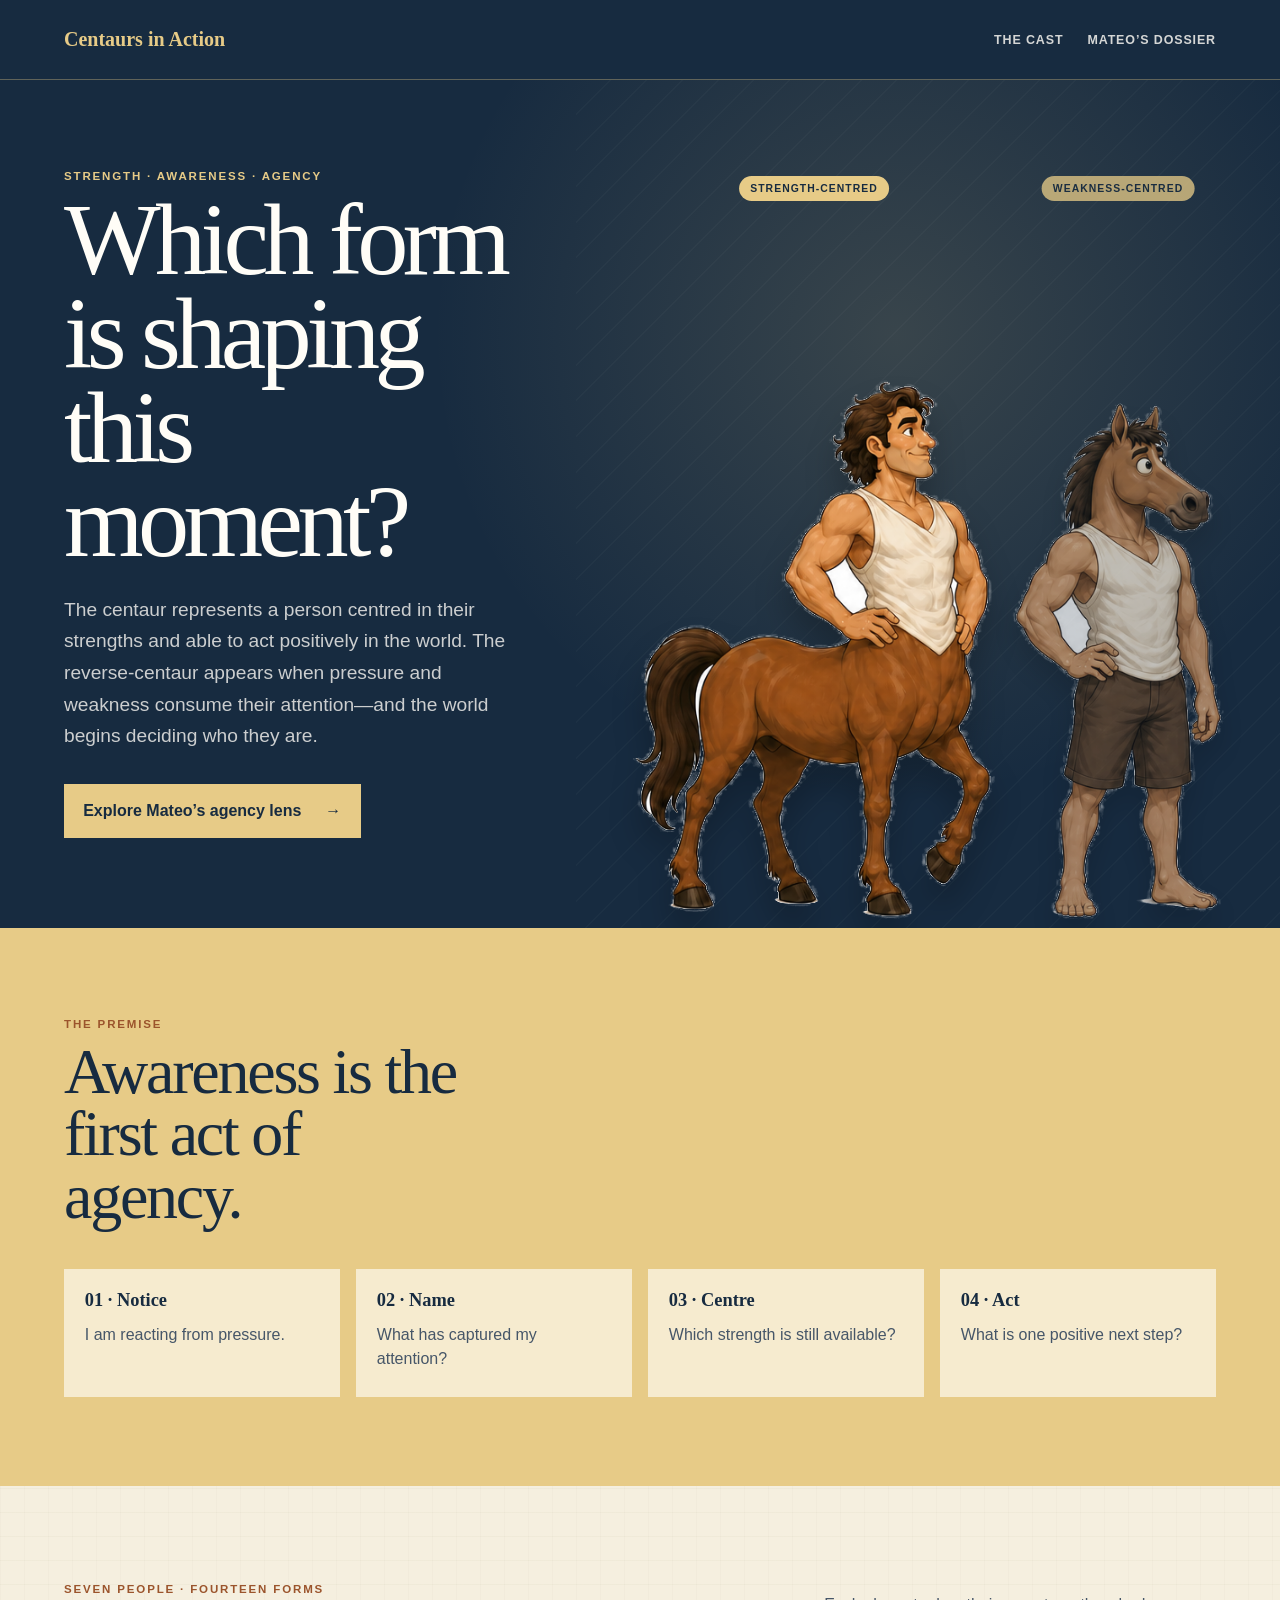
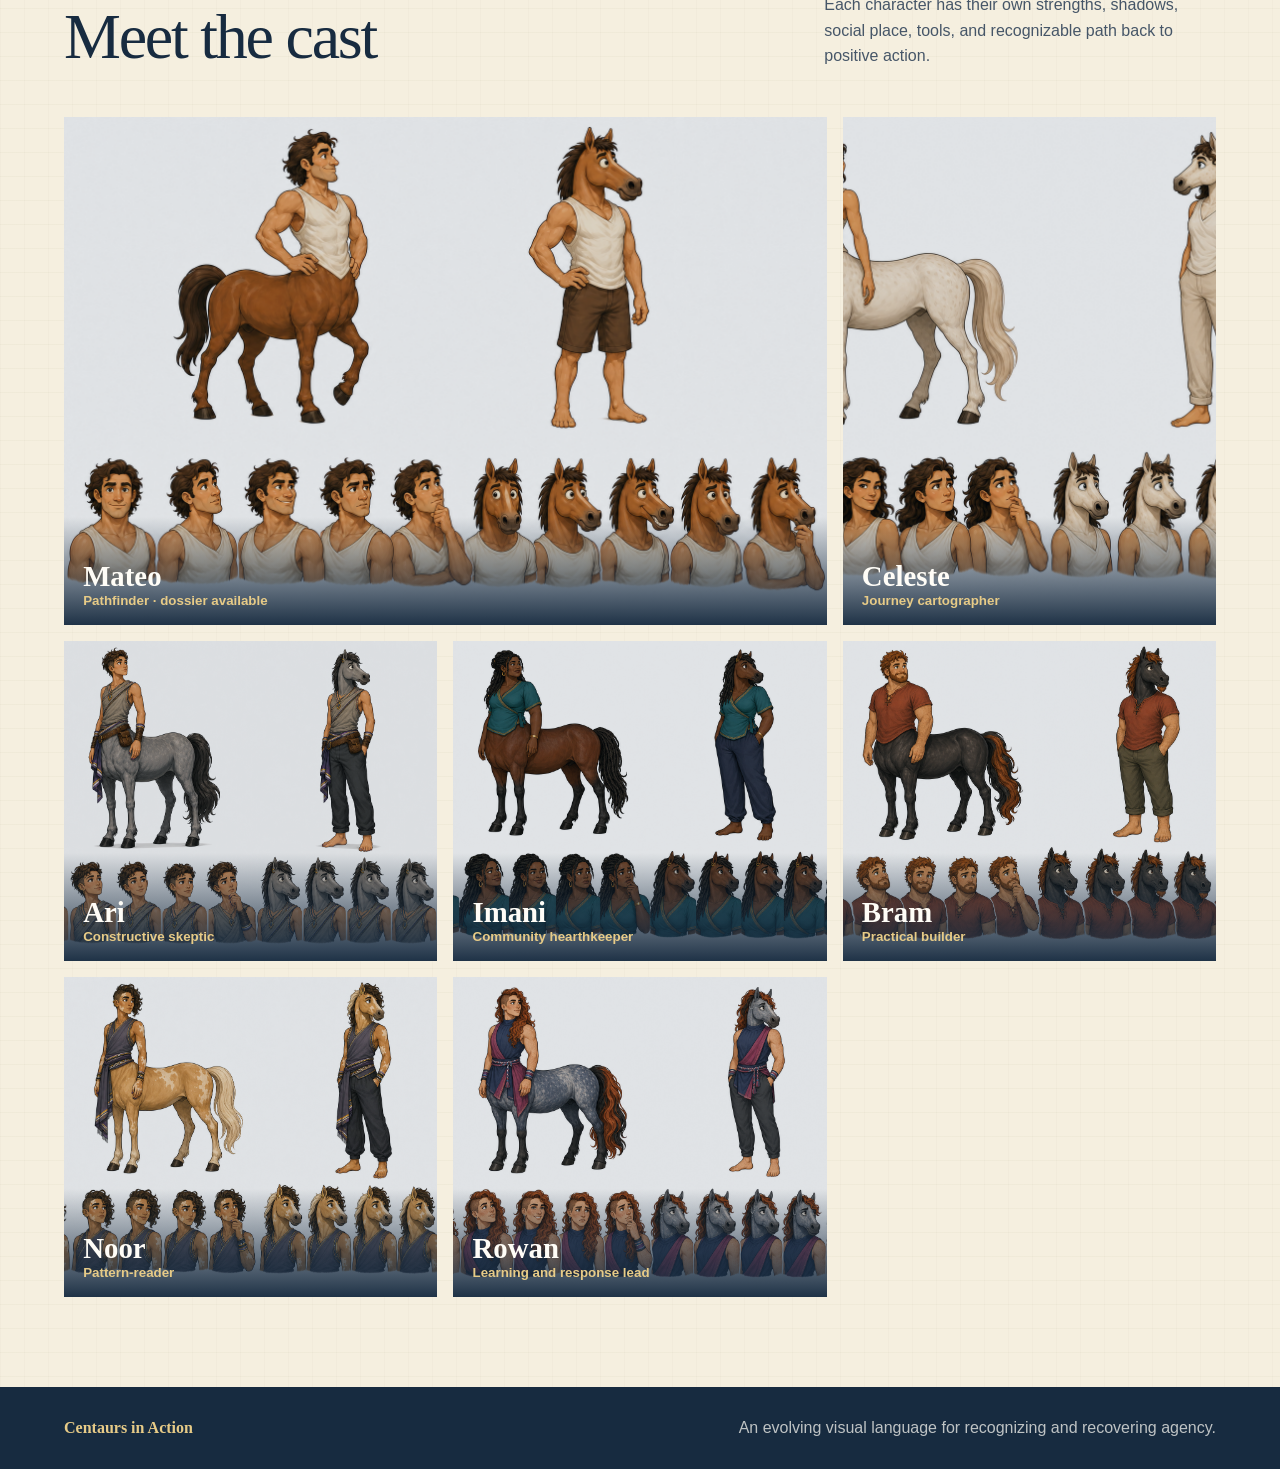
==== index.html @ 0deb57d3 "Create Centaurs in Action site and asset library" ====
<!doctype html>
<html lang="en">
<head>
  <meta charset="utf-8">
  <meta name="viewport" content="width=device-width, initial-scale=1">
  <meta name="description" content="Centaurs in Action — character studies about strengths, agency, and positive action.">
  <title>Centaurs in Action</title>
  <link rel="stylesheet" href="site.css">
</head>
<body>
  <header class="site-header">
    <a class="wordmark" href="./">Centaurs in Action</a>
    <nav aria-label="Primary navigation">
      <a href="#cast">The cast</a>
      <a href="character-references-2/mateo/">Mateo’s dossier</a>
    </nav>
  </header>

  <main>
    <section class="hero">
      <div class="hero__copy">
        <p class="eyebrow">Strength · awareness · agency</p>
        <h1>Which form is shaping this moment?</h1>
        <p class="hero__intro">
          The centaur represents a person centred in their strengths and able
          to act positively in the world. The reverse-centaur appears when
          pressure and weakness consume their attention—and the world begins
          deciding who they are.
        </p>
        <a class="primary-link" href="character-references-2/mateo/">
          Explore Mateo’s agency lens
          <span aria-hidden="true">→</span>
        </a>
      </div>

      <div class="hero__figures" aria-label="Mateo in centaur and reverse-centaur forms">
        <div class="hero__figure hero__figure--centaur">
          <span>Strength-centred</span>
          <img
            src="character-references-2/mateo/assets/centaur-full-body.png"
            alt="Mateo in his centaur form"
          >
        </div>
        <div class="hero__figure hero__figure--reverse">
          <span>Weakness-centred</span>
          <img
            src="character-references-2/mateo/assets/reverse-full-body.png"
            alt="Mateo in his reverse-centaur form"
          >
        </div>
      </div>
    </section>

    <section class="premise" aria-labelledby="premise-title">
      <p class="eyebrow">The premise</p>
      <h2 id="premise-title">Awareness is the first act of agency.</h2>
      <div class="premise__steps">
        <div><strong>01 · Notice</strong><span>I am reacting from pressure.</span></div>
        <div><strong>02 · Name</strong><span>What has captured my attention?</span></div>
        <div><strong>03 · Centre</strong><span>Which strength is still available?</span></div>
        <div><strong>04 · Act</strong><span>What is one positive next step?</span></div>
      </div>
    </section>

    <section class="cast" id="cast" aria-labelledby="cast-title">
      <div class="section-heading">
        <div>
          <p class="eyebrow">Seven people · fourteen forms</p>
          <h2 id="cast-title">Meet the cast</h2>
        </div>
        <p>
          Each character has their own strengths, shadows, social place, tools,
          and recognizable path back to positive action.
        </p>
      </div>

      <div class="cast-grid">
        <a class="character-card character-card--featured" href="character-references-2/mateo/">
          <img src="character-references-2/male-brown-centaur-character-study.png" alt="Mateo character study">
          <span><strong>Mateo</strong><small>Pathfinder · dossier available</small></span>
        </a>
        <article class="character-card">
          <img src="character-references-2/female-white-centaur-character-study.png" alt="Celeste character study">
          <span><strong>Celeste</strong><small>Journey cartographer</small></span>
        </article>
        <article class="character-card">
          <img src="character-references-2/gender-neutral-tall-gray-centaur-character-study.png" alt="Ari character study">
          <span><strong>Ari</strong><small>Constructive skeptic</small></span>
        </article>
        <article class="character-card">
          <img src="character-references-2/woman-dark-skin-plus-size-deep-bay-centaur-character-study.png" alt="Imani character study">
          <span><strong>Imani</strong><small>Community hearthkeeper</small></span>
        </article>
        <article class="character-card">
          <img src="character-references-2/man-light-skin-stocky-black-centaur-character-study.png" alt="Bram character study">
          <span><strong>Bram</strong><small>Practical builder</small></span>
        </article>
        <article class="character-card">
          <img src="character-references-2/nonbinary-medium-skin-wiry-palomino-centaur-character-study.png" alt="Noor character study">
          <span><strong>Noor</strong><small>Pattern-reader</small></span>
        </article>
        <article class="character-card">
          <img src="character-references-2/genderfluid-fair-skin-athletic-blue-roan-centaur-character-study.png" alt="Rowan character study">
          <span><strong>Rowan</strong><small>Learning and response lead</small></span>
        </article>
      </div>
    </section>
  </main>

  <footer>
    <strong>Centaurs in Action</strong>
    <span>An evolving visual language for recognizing and recovering agency.</span>
  </footer>
</body>
</html>
---- site.css ----
:root {
  --ink: #172b40;
  --ink-soft: #465668;
  --paper: #f5efdf;
  --paper-light: #fffdf7;
  --gold: #b77b25;
  --gold-light: #e7cb87;
  --teal: #246a70;
  --terracotta: #9b542c;
  --line: rgba(23, 43, 64, 0.18);
}

* {
  box-sizing: border-box;
}

html {
  color: var(--ink);
  background: var(--paper);
  scroll-behavior: smooth;
  font-family: "Avenir Next", Avenir, "Gill Sans", sans-serif;
}

body {
  margin: 0;
  background:
    linear-gradient(rgba(109, 86, 49, 0.035) 1px, transparent 1px),
    linear-gradient(90deg, rgba(109, 86, 49, 0.025) 1px, transparent 1px),
    var(--paper);
  background-size: 1.5rem 1.5rem;
}

img {
  display: block;
  max-width: 100%;
}

a {
  color: inherit;
}

.site-header {
  position: relative;
  z-index: 5;
  display: flex;
  align-items: center;
  justify-content: space-between;
  gap: 2rem;
  min-height: 5rem;
  padding: 1rem clamp(1.4rem, 5vw, 5rem);
  color: var(--paper-light);
  background: var(--ink);
  border-bottom: 1px solid rgba(231, 203, 135, 0.35);
}

.wordmark {
  color: var(--gold-light);
  font-family: "Iowan Old Style", Baskerville, serif;
  font-size: 1.25rem;
  font-weight: 700;
  text-decoration: none;
}

nav {
  display: flex;
  gap: 1.5rem;
}

nav a {
  padding: 0.6rem 0;
  color: rgba(255, 253, 247, 0.82);
  font-size: 0.78rem;
  font-weight: 800;
  letter-spacing: 0.07em;
  text-decoration: none;
  text-transform: uppercase;
}

nav a:hover,
nav a:focus-visible {
  color: var(--gold-light);
}

.hero {
  display: grid;
  grid-template-columns: minmax(21rem, 0.9fr) minmax(32rem, 1.1fr);
  min-height: calc(100vh - 5rem);
  color: var(--paper-light);
  background:
    radial-gradient(circle at 70% 30%, rgba(231, 203, 135, 0.16), transparent 29rem),
    var(--ink);
}

.hero__copy {
  align-self: center;
  max-width: 48rem;
  padding: clamp(3rem, 7vw, 7rem) clamp(1.5rem, 5vw, 5rem);
}

.eyebrow {
  margin: 0 0 0.7rem;
  color: var(--terracotta);
  font-size: 0.72rem;
  font-weight: 900;
  letter-spacing: 0.16em;
  text-transform: uppercase;
}

.hero .eyebrow {
  color: var(--gold-light);
}

h1,
h2 {
  margin-top: 0;
  font-family: "Iowan Old Style", Baskerville, "Times New Roman", serif;
  font-weight: 500;
}

h1 {
  max-width: 10ch;
  margin-bottom: 1.5rem;
  font-size: clamp(4rem, 8vw, 8rem);
  line-height: 0.92;
  letter-spacing: -0.055em;
}

h2 {
  margin-bottom: 1rem;
  font-size: clamp(2.5rem, 5vw, 5rem);
  line-height: 0.98;
  letter-spacing: -0.035em;
}

.hero__intro {
  max-width: 38rem;
  margin-bottom: 2rem;
  color: rgba(255, 253, 247, 0.78);
  font-size: clamp(1rem, 1.5vw, 1.2rem);
  line-height: 1.65;
}

.primary-link {
  display: inline-flex;
  align-items: center;
  gap: 1.5rem;
  min-height: 3.4rem;
  padding: 0.8rem 1.2rem;
  color: var(--ink);
  background: var(--gold-light);
  font-weight: 900;
  text-decoration: none;
}

.primary-link:hover,
.primary-link:focus-visible {
  background: var(--paper-light);
  outline: 3px solid var(--terracotta);
  outline-offset: 4px;
}

.hero__figures {
  position: relative;
  display: grid;
  grid-template-columns: 1.25fr 0.75fr;
  align-items: end;
  min-height: 45rem;
  padding: 5rem 3rem 0;
  overflow: hidden;
  background:
    repeating-linear-gradient(135deg, transparent 0 1.5rem, rgba(255, 255, 255, 0.025) 1.5rem 1.58rem);
}

.hero__figure {
  position: relative;
  display: grid;
  place-items: end center;
  height: 100%;
}

.hero__figure span {
  position: absolute;
  top: 1rem;
  left: 50%;
  z-index: 2;
  width: max-content;
  padding: 0.45rem 0.7rem;
  color: var(--ink);
  background: var(--gold-light);
  border-radius: 999px;
  transform: translateX(-50%);
  font-size: 0.65rem;
  font-weight: 900;
  letter-spacing: 0.1em;
  text-transform: uppercase;
}

.hero__figure img {
  position: relative;
  z-index: 1;
  width: 100%;
  height: 80vh;
  object-fit: contain;
  object-position: center bottom;
  filter: drop-shadow(0 1.4rem 1rem rgba(0, 0, 0, 0.24));
}

.hero__figure--reverse {
  opacity: 0.76;
}

.hero__figure--reverse img {
  height: 62vh;
  filter: saturate(0.72) drop-shadow(0 1rem 0.8rem rgba(0, 0, 0, 0.2));
}

.premise,
.cast {
  padding: clamp(3rem, 7vw, 7rem) clamp(1.5rem, 5vw, 5rem);
}

.premise {
  color: var(--ink);
  background: var(--gold-light);
}

.premise h2 {
  max-width: 13ch;
}

.premise__steps {
  display: grid;
  grid-template-columns: repeat(4, 1fr);
  gap: 1rem;
  margin-top: 2.5rem;
}

.premise__steps div {
  min-height: 8rem;
  padding: 1.3rem;
  background: rgba(255, 253, 247, 0.64);
}

.premise__steps strong,
.premise__steps span {
  display: block;
}

.premise__steps strong {
  margin-bottom: 0.8rem;
  font-family: "Iowan Old Style", Baskerville, serif;
  font-size: 1.15rem;
}

.premise__steps span {
  color: var(--ink-soft);
  line-height: 1.45;
}

.cast {
  max-width: 96rem;
  margin: 0 auto;
}

.section-heading {
  display: grid;
  grid-template-columns: 1fr minmax(20rem, 0.55fr);
  align-items: end;
  gap: 3rem;
  margin-bottom: 3rem;
}

.section-heading h2 {
  margin-bottom: 0;
}

.section-heading > p {
  margin-bottom: 0;
  color: var(--ink-soft);
  line-height: 1.6;
}

.cast-grid {
  display: grid;
  grid-template-columns: repeat(3, 1fr);
  gap: 1rem;
}

.character-card {
  position: relative;
  display: grid;
  min-height: 20rem;
  overflow: hidden;
  color: var(--paper-light);
  background: var(--ink);
  text-decoration: none;
}

.character-card img {
  width: 100%;
  height: 100%;
  object-fit: cover;
  opacity: 0.88;
  transition: transform 220ms ease, opacity 220ms ease;
}

.character-card span {
  position: absolute;
  right: 0;
  bottom: 0;
  left: 0;
  padding: 2.7rem 1.2rem 1.1rem;
  background: linear-gradient(transparent, rgba(23, 43, 64, 0.96));
}

.character-card strong,
.character-card small {
  display: block;
}

.character-card strong {
  font-family: "Iowan Old Style", Baskerville, serif;
  font-size: 1.8rem;
}

.character-card small {
  color: var(--gold-light);
  font-weight: 700;
}

.character-card--featured {
  grid-column: span 2;
}

.character-card--featured:hover img,
.character-card--featured:focus-visible img {
  opacity: 1;
  transform: scale(1.025);
}

.character-card--featured:focus-visible {
  outline: 4px solid var(--terracotta);
  outline-offset: 4px;
}

footer {
  display: flex;
  justify-content: space-between;
  gap: 2rem;
  padding: 2rem clamp(1.5rem, 5vw, 5rem);
  color: rgba(255, 253, 247, 0.72);
  background: var(--ink);
}

footer strong {
  color: var(--gold-light);
  font-family: "Iowan Old Style", Baskerville, serif;
}

@media (max-width: 68rem) {
  .hero {
    grid-template-columns: 1fr;
  }

  .hero__figures {
    min-height: 42rem;
  }

  .hero__figure img {
    height: 39rem;
  }

  .hero__figure--reverse img {
    height: 31rem;
  }

  .premise__steps,
  .cast-grid {
    grid-template-columns: repeat(2, 1fr);
  }
}

@media (max-width: 44rem) {
  .site-header,
  nav,
  footer {
    align-items: flex-start;
    flex-direction: column;
  }

  .hero {
    min-height: auto;
  }

  .hero__figures {
    min-height: 30rem;
    padding: 4rem 1rem 0;
  }

  .hero__figure img {
    height: 27rem;
  }

  .hero__figure--reverse img {
    height: 21rem;
  }

  .premise__steps,
  .cast-grid,
  .section-heading {
    grid-template-columns: 1fr;
  }

  .character-card--featured {
    grid-column: auto;
  }
}

@media (prefers-reduced-motion: reduce) {
  *,
  *::before,
  *::after {
    scroll-behavior: auto !important;
    transition-duration: 0.01ms !important;
  }
}
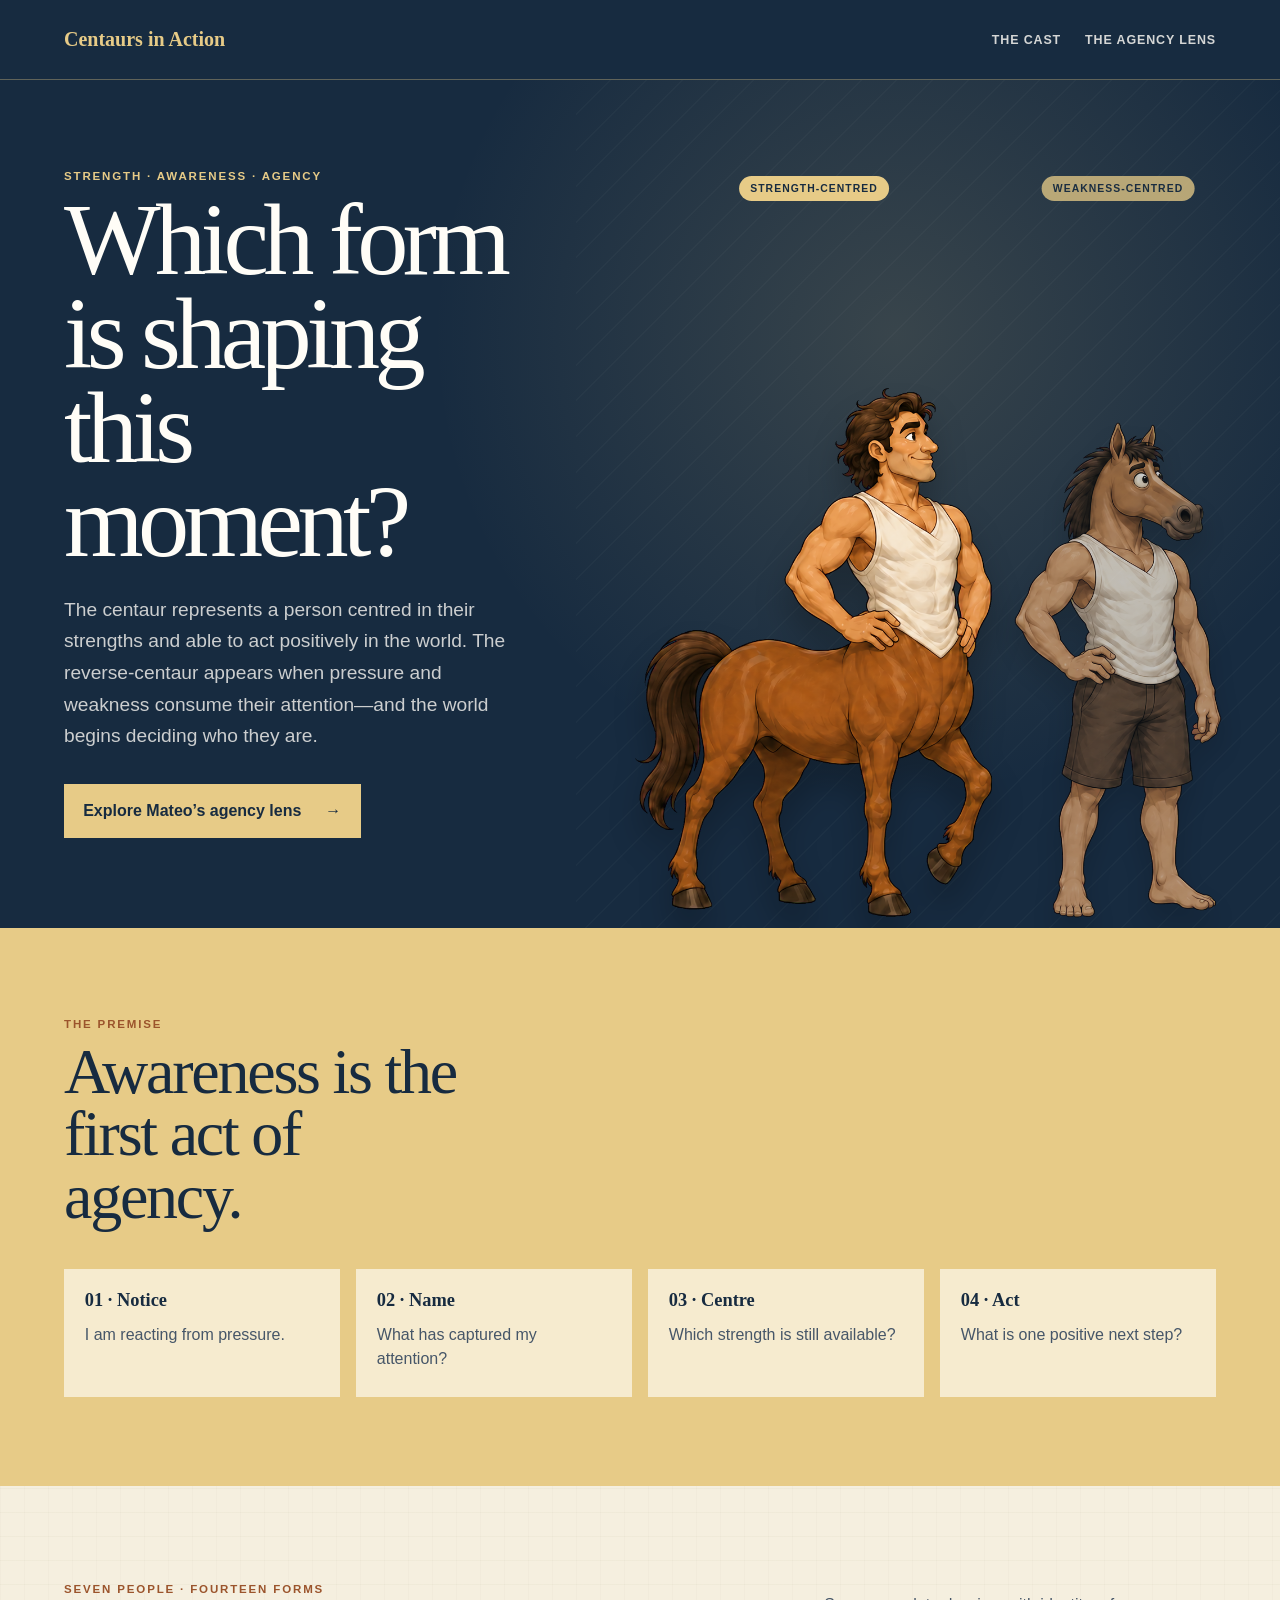
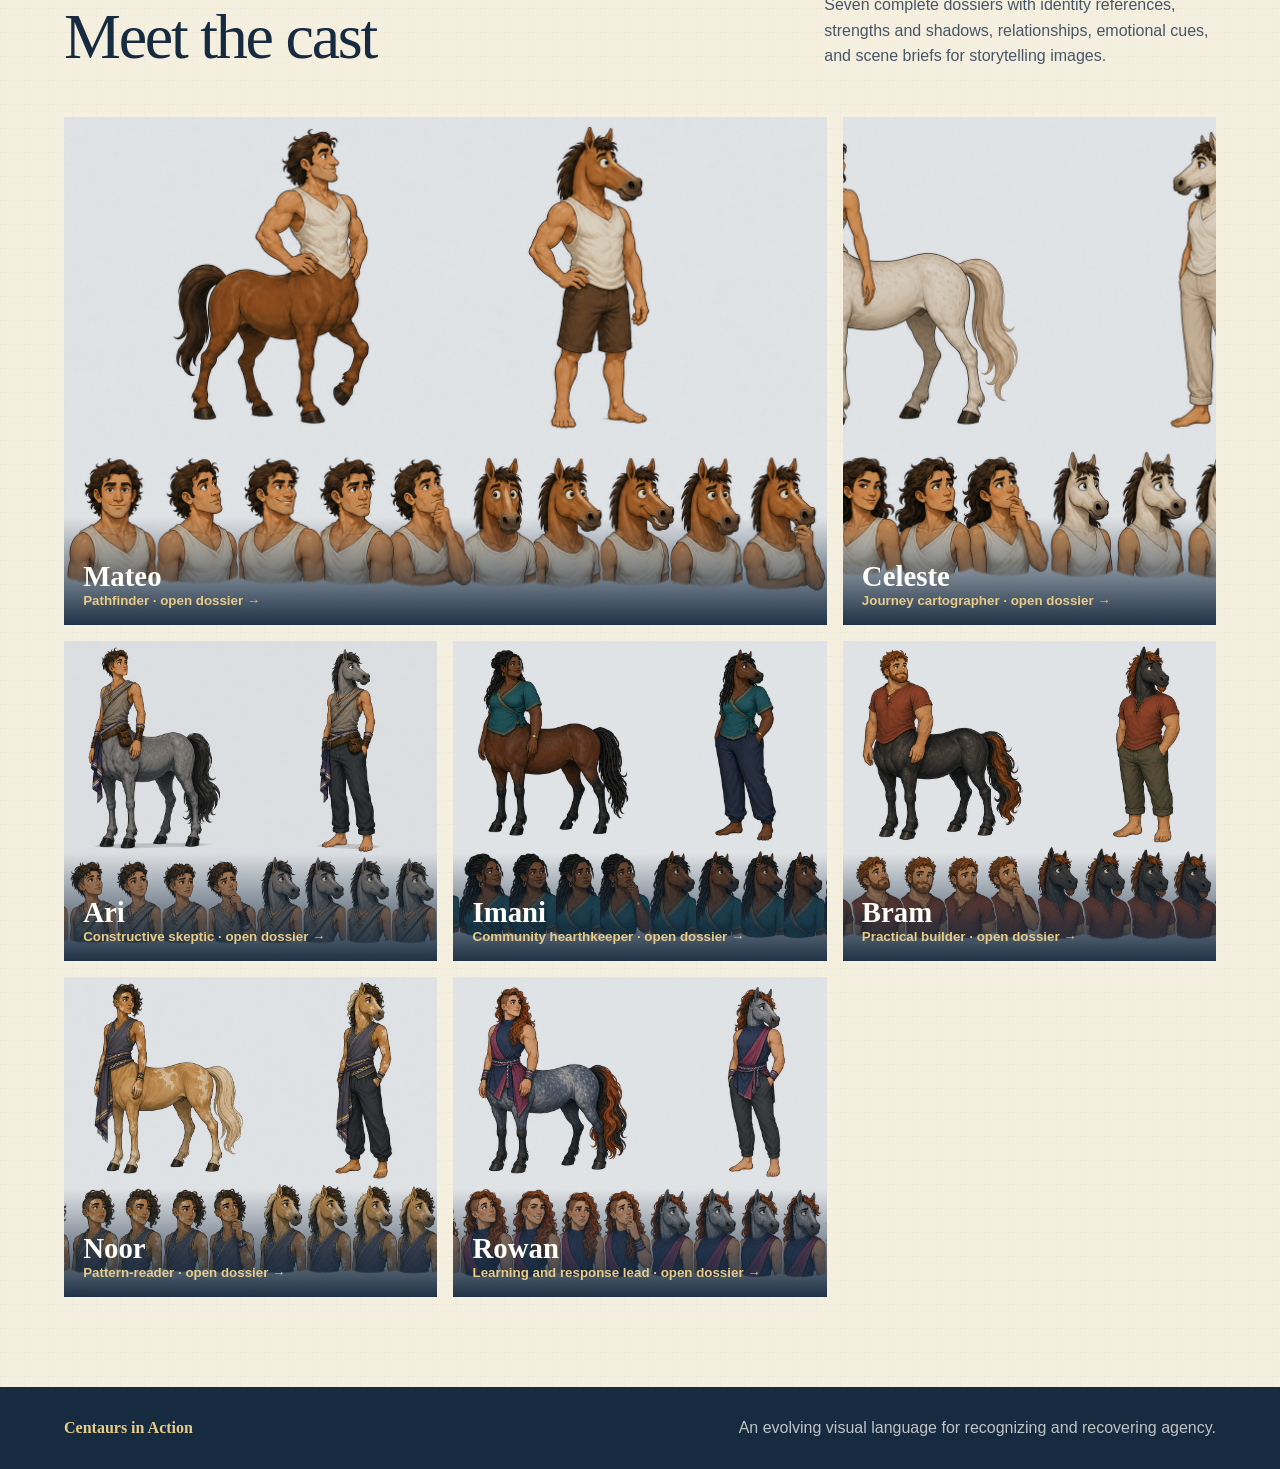
==== commit 96882c09: "Publish complete cast dossiers and clean Mateo cutouts" ====
--- a/index.html
+++ b/index.html
@@ -12,7 +12,7 @@
     <a class="wordmark" href="./">Centaurs in Action</a>
     <nav aria-label="Primary navigation">
       <a href="#cast">The cast</a>
-      <a href="character-references-2/mateo/">Mateo’s dossier</a>
+      <a href="#agency">The agency lens</a>
     </nav>
   </header>
 
@@ -37,21 +37,21 @@
         <div class="hero__figure hero__figure--centaur">
           <span>Strength-centred</span>
           <img
-            src="character-references-2/mateo/assets/centaur-full-body.png"
+            src="character-references-2/mateo/assets/centaur-full-body-clean.png"
             alt="Mateo in his centaur form"
           >
         </div>
         <div class="hero__figure hero__figure--reverse">
           <span>Weakness-centred</span>
           <img
-            src="character-references-2/mateo/assets/reverse-full-body.png"
+            src="character-references-2/mateo/assets/reverse-full-body-clean.png"
             alt="Mateo in his reverse-centaur form"
           >
         </div>
       </div>
     </section>
 
-    <section class="premise" aria-labelledby="premise-title">
+    <section class="premise" id="agency" aria-labelledby="premise-title">
       <p class="eyebrow">The premise</p>
       <h2 id="premise-title">Awareness is the first act of agency.</h2>
       <div class="premise__steps">
@@ -69,40 +69,40 @@
           <h2 id="cast-title">Meet the cast</h2>
         </div>
         <p>
-          Each character has their own strengths, shadows, social place, tools,
-          and recognizable path back to positive action.
+          Seven complete dossiers with identity references, strengths and shadows,
+          relationships, emotional cues, and scene briefs for storytelling images.
         </p>
       </div>
 
       <div class="cast-grid">
         <a class="character-card character-card--featured" href="character-references-2/mateo/">
           <img src="character-references-2/male-brown-centaur-character-study.png" alt="Mateo character study">
-          <span><strong>Mateo</strong><small>Pathfinder · dossier available</small></span>
+          <span><strong>Mateo</strong><small>Pathfinder · open dossier →</small></span>
         </a>
-        <article class="character-card">
+        <a class="character-card" href="character-references-2/celeste/">
           <img src="character-references-2/female-white-centaur-character-study.png" alt="Celeste character study">
-          <span><strong>Celeste</strong><small>Journey cartographer</small></span>
-        </article>
-        <article class="character-card">
+          <span><strong>Celeste</strong><small>Journey cartographer · open dossier →</small></span>
+        </a>
+        <a class="character-card" href="character-references-2/ari/">
           <img src="character-references-2/gender-neutral-tall-gray-centaur-character-study.png" alt="Ari character study">
-          <span><strong>Ari</strong><small>Constructive skeptic</small></span>
-        </article>
-        <article class="character-card">
+          <span><strong>Ari</strong><small>Constructive skeptic · open dossier →</small></span>
+        </a>
+        <a class="character-card" href="character-references-2/imani/">
           <img src="character-references-2/woman-dark-skin-plus-size-deep-bay-centaur-character-study.png" alt="Imani character study">
-          <span><strong>Imani</strong><small>Community hearthkeeper</small></span>
-        </article>
-        <article class="character-card">
+          <span><strong>Imani</strong><small>Community hearthkeeper · open dossier →</small></span>
+        </a>
+        <a class="character-card" href="character-references-2/bram/">
           <img src="character-references-2/man-light-skin-stocky-black-centaur-character-study.png" alt="Bram character study">
-          <span><strong>Bram</strong><small>Practical builder</small></span>
-        </article>
-        <article class="character-card">
+          <span><strong>Bram</strong><small>Practical builder · open dossier →</small></span>
+        </a>
+        <a class="character-card" href="character-references-2/noor/">
           <img src="character-references-2/nonbinary-medium-skin-wiry-palomino-centaur-character-study.png" alt="Noor character study">
-          <span><strong>Noor</strong><small>Pattern-reader</small></span>
-        </article>
-        <article class="character-card">
+          <span><strong>Noor</strong><small>Pattern-reader · open dossier →</small></span>
+        </a>
+        <a class="character-card" href="character-references-2/rowan/">
           <img src="character-references-2/genderfluid-fair-skin-athletic-blue-roan-centaur-character-study.png" alt="Rowan character study">
-          <span><strong>Rowan</strong><small>Learning and response lead</small></span>
-        </article>
+          <span><strong>Rowan</strong><small>Learning and response lead · open dossier →</small></span>
+        </a>
       </div>
     </section>
   </main>
--- a/site.css
+++ b/site.css
@@ -424,3 +424,7 @@
     transition-duration: 0.01ms !important;
   }
 }
+
+.character-card:hover img,
+.character-card:focus-visible img { opacity: 1; transform: scale(1.025); }
+.character-card:focus-visible { outline: 4px solid var(--terracotta); outline-offset: 4px; }
